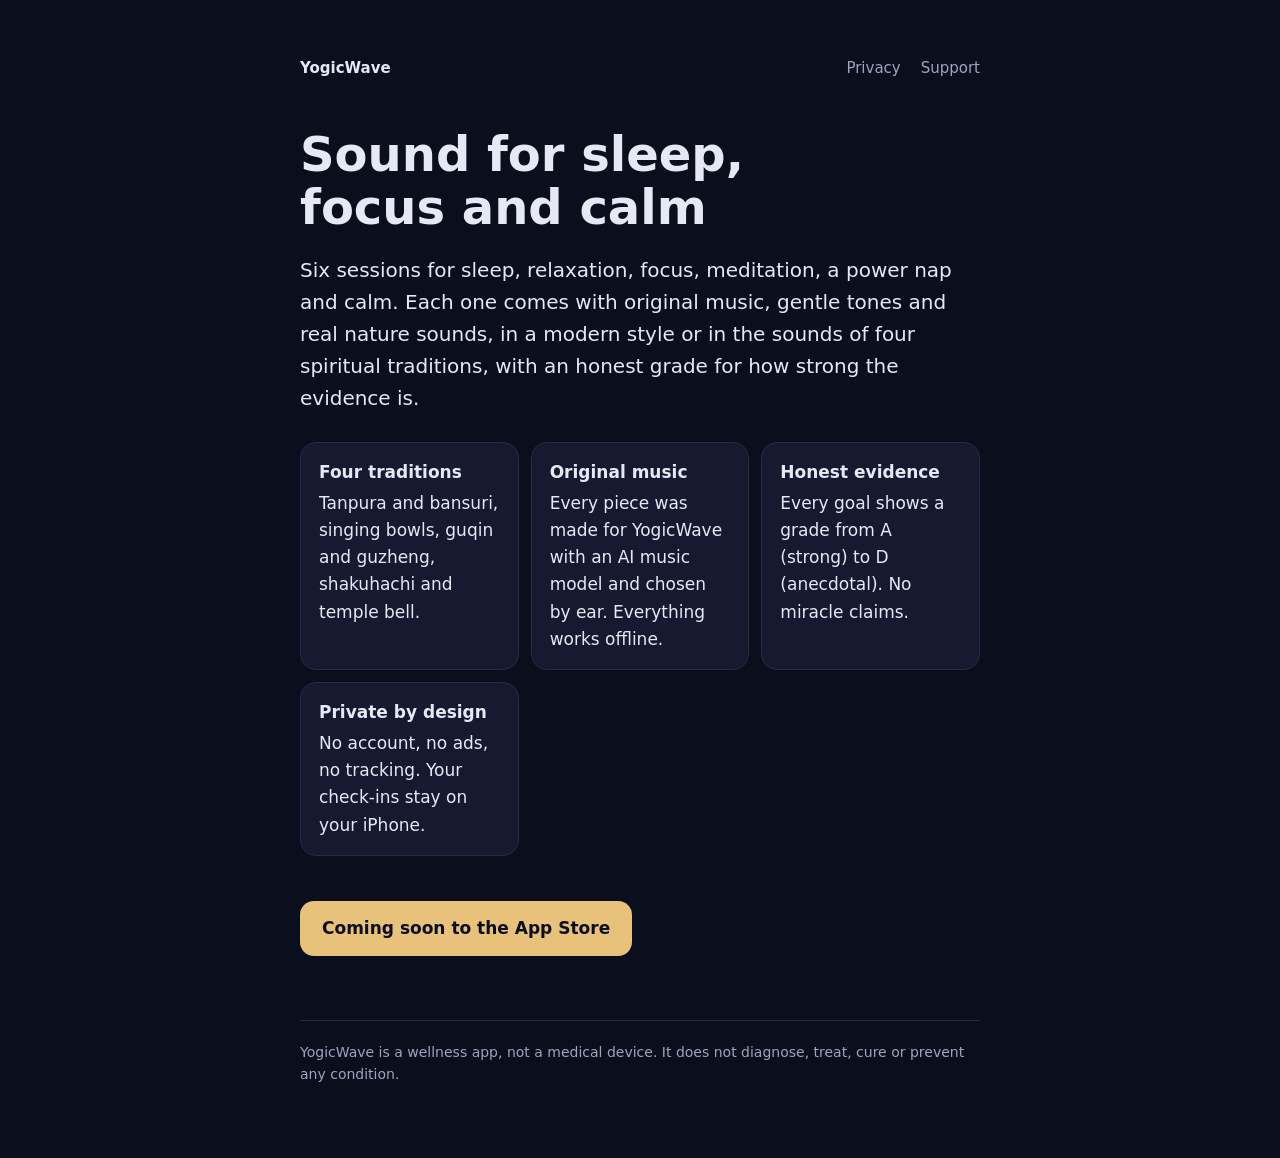
==== index.html @ 504412d2 "YogicWave website: home, privacy policy, support Co-Authored-By: Claude Opus 5.5 <noreply@anthropic." ====
<!doctype html>
<html lang="en">
<head><meta charset="utf-8"><meta name="viewport" content="width=device-width, initial-scale=1">
<title>YogicWave</title><meta name="description" content="Sound sessions for sleep, focus and calm, with tones, original music and four spiritual traditions. No account, no ads, no tracking.">
<link rel="stylesheet" href="style.css"></head>
<body><main><nav><a href="index.html">YogicWave</a><a href="privacy.html">Privacy</a><a href="support.html">Support</a></nav>
<h1>Sound for sleep, focus and calm</h1>
<p class="lead">Six sessions for sleep, relaxation, focus, meditation, a power nap and calm. Each one comes with original music, gentle tones and real nature sounds, in a modern style or in the sounds of four spiritual traditions, with an honest grade for how strong the evidence is.</p>
<div class="grid">
<div class="card"><b>Four traditions</b>Tanpura and bansuri, singing bowls, guqin and guzheng, shakuhachi and temple bell.</div>
<div class="card"><b>Original music</b>Every piece was made for YogicWave with an AI music model and chosen by ear. Everything works offline.</div>
<div class="card"><b>Honest evidence</b>Every goal shows a grade from A (strong) to D (anecdotal). No miracle claims.</div>
<div class="card"><b>Private by design</b>No account, no ads, no tracking. Your check-ins stay on your iPhone.</div>
</div>
<p><span class="cta">Coming soon to the App Store</span></p>
<footer>YogicWave is a wellness app, not a medical device. It does not diagnose, treat, cure or prevent any condition.</footer></main></body></html>
---- style.css ----
:root { --bg: #0b0e1d; --panel: #151a30; --text: #e6e9f3; --muted: #9ea4bf; --gold: #e8c27a; --line: #262b46; }
* { box-sizing: border-box; }
body { margin: 0; background: var(--bg); color: var(--text); font: 17px/1.6 ui-rounded, "SF Pro Rounded", system-ui, -apple-system, "Segoe UI", sans-serif; padding-inline: 20px; }
main { max-width: 680px; margin: 0 auto; padding-block: 56px 72px; }
nav { display: flex; gap: 20px; flex-wrap: wrap; font-size: 15px; margin-bottom: 48px; }
nav a { color: var(--muted); text-decoration: none; }
nav a:first-child { color: var(--text); font-weight: 700; margin-right: auto; }
a { color: var(--gold); }
h1 { font-size: clamp(34px, 7vw, 48px); line-height: 1.1; margin: 0 0 16px; text-wrap: balance; }
h2 { font-size: 21px; margin: 36px 0 8px; }
p, li { color: var(--muted); }
.lead { font-size: 20px; color: var(--text); }
.grid { display: grid; grid-template-columns: repeat(auto-fit, minmax(190px, 1fr)); gap: 12px; margin-top: 28px; }
.card { background: var(--panel); border: 1px solid var(--line); border-radius: 16px; padding: 16px 18px; }
.card b { color: var(--text); display: block; margin-bottom: 4px; }
.cta { display: inline-block; margin-top: 28px; padding: 14px 22px; border-radius: 14px; background: var(--gold); color: #0b0e1d; font-weight: 700; text-decoration: none; }
footer { margin-top: 64px; font-size: 14px; color: var(--muted); border-top: 1px solid var(--line); padding-top: 20px; }
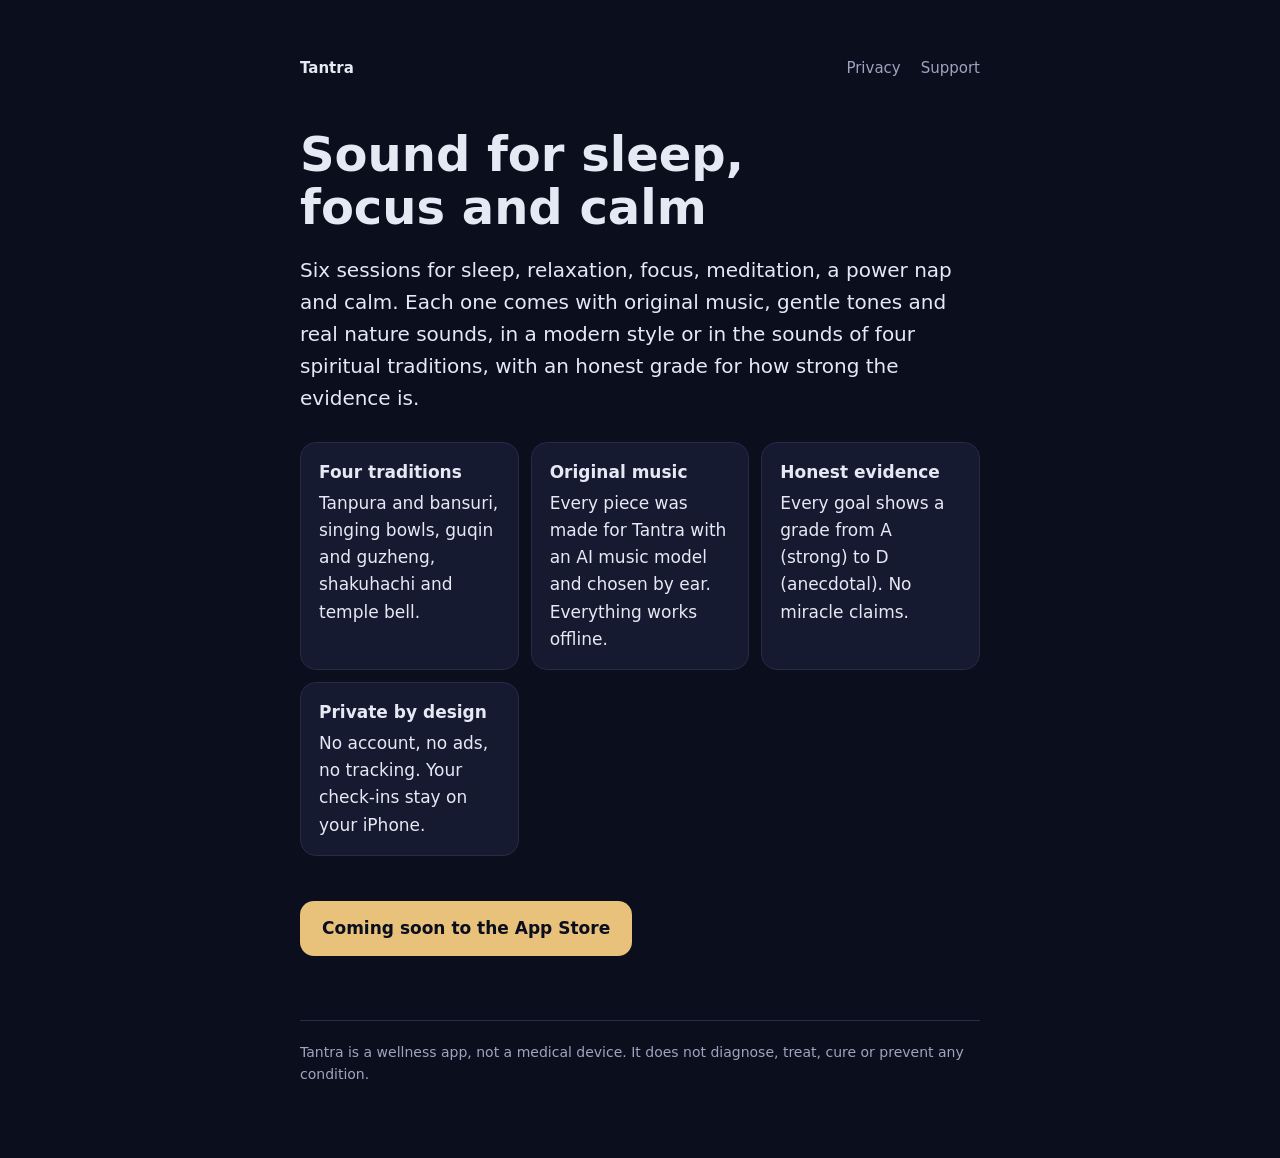
==== commit bdcd2011: "Rename the app to Tantra Co-Authored-By: Claude Opus 5.5 <noreply@anthropic.com>" ====
--- a/index.html
+++ b/index.html
@@ -1,16 +1,16 @@
 <!doctype html>
 <html lang="en">
 <head><meta charset="utf-8"><meta name="viewport" content="width=device-width, initial-scale=1">
-<title>YogicWave</title><meta name="description" content="Sound sessions for sleep, focus and calm, with tones, original music and four spiritual traditions. No account, no ads, no tracking.">
+<title>Tantra</title><meta name="description" content="Sound sessions for sleep, focus and calm, with tones, original music and four spiritual traditions. No account, no ads, no tracking.">
 <link rel="stylesheet" href="style.css"></head>
-<body><main><nav><a href="index.html">YogicWave</a><a href="privacy.html">Privacy</a><a href="support.html">Support</a></nav>
+<body><main><nav><a href="index.html">Tantra</a><a href="privacy.html">Privacy</a><a href="support.html">Support</a></nav>
 <h1>Sound for sleep, focus and calm</h1>
 <p class="lead">Six sessions for sleep, relaxation, focus, meditation, a power nap and calm. Each one comes with original music, gentle tones and real nature sounds, in a modern style or in the sounds of four spiritual traditions, with an honest grade for how strong the evidence is.</p>
 <div class="grid">
 <div class="card"><b>Four traditions</b>Tanpura and bansuri, singing bowls, guqin and guzheng, shakuhachi and temple bell.</div>
-<div class="card"><b>Original music</b>Every piece was made for YogicWave with an AI music model and chosen by ear. Everything works offline.</div>
+<div class="card"><b>Original music</b>Every piece was made for Tantra with an AI music model and chosen by ear. Everything works offline.</div>
 <div class="card"><b>Honest evidence</b>Every goal shows a grade from A (strong) to D (anecdotal). No miracle claims.</div>
 <div class="card"><b>Private by design</b>No account, no ads, no tracking. Your check-ins stay on your iPhone.</div>
 </div>
 <p><span class="cta">Coming soon to the App Store</span></p>
-<footer>YogicWave is a wellness app, not a medical device. It does not diagnose, treat, cure or prevent any condition.</footer></main></body></html>
+<footer>Tantra is a wellness app, not a medical device. It does not diagnose, treat, cure or prevent any condition.</footer></main></body></html>
